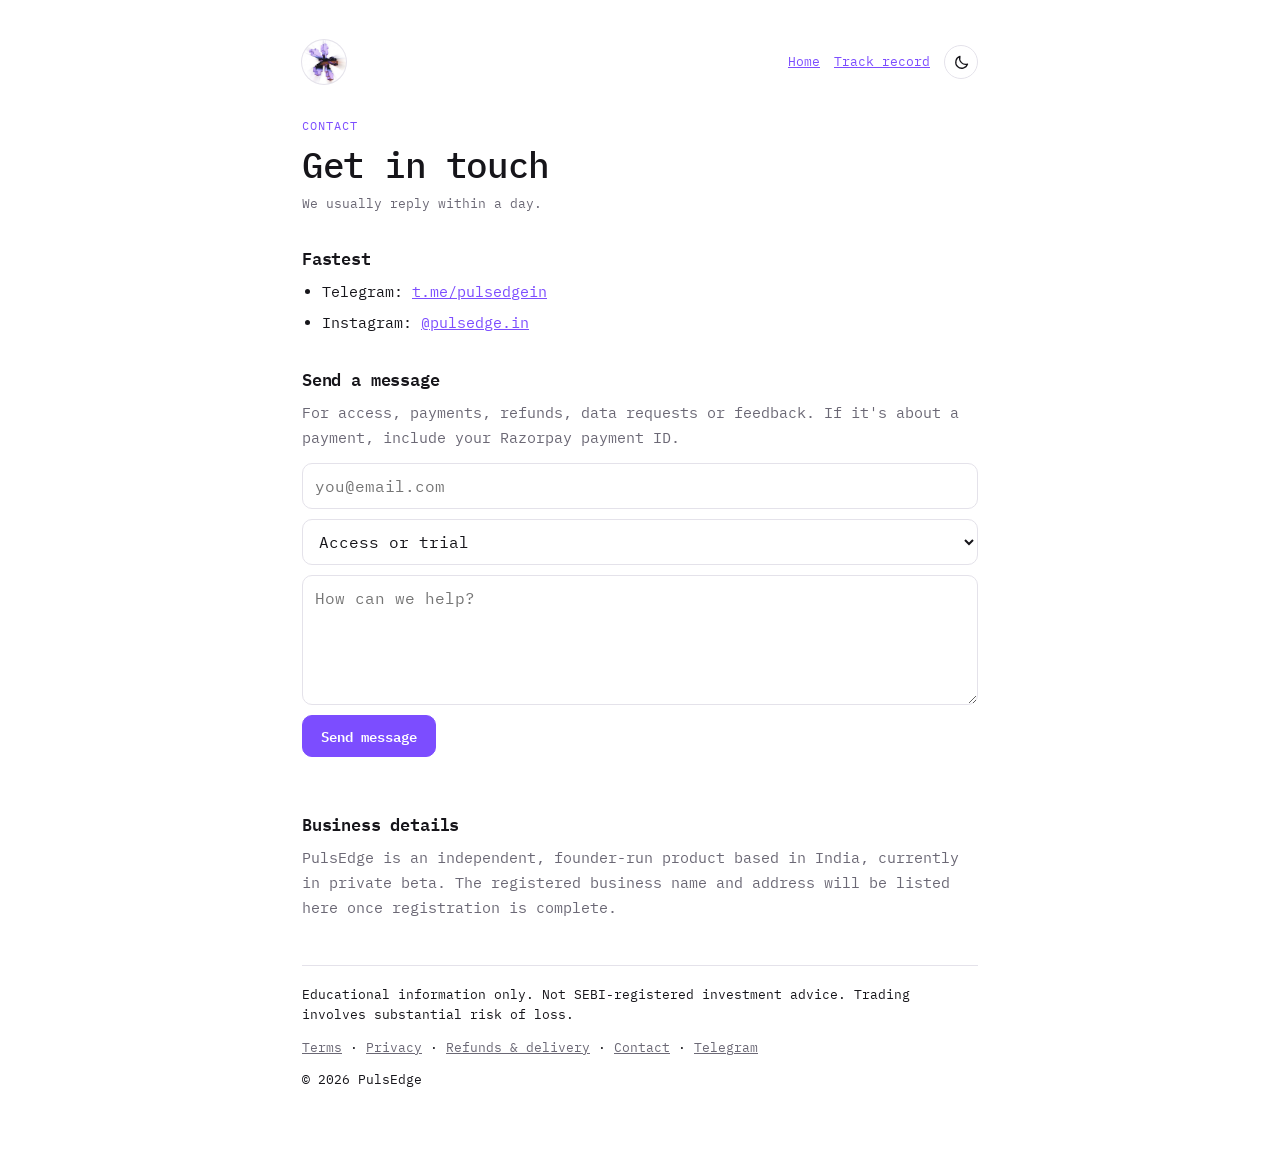
==== pulsedge/contact.html @ d4802255 "PulsEdge: free trials, signed access links, legal pages and feedback The terminal now opens for peop" ====
<!DOCTYPE html>
<html lang="en">
<head>
<meta charset="utf-8">
<script>try{var t=localStorage.getItem("th");if(t==="dark"||t==="light")document.documentElement.setAttribute("data-theme",t)}catch(e){}</script>
<meta name="viewport" content="width=device-width, initial-scale=1, viewport-fit=cover">
<title>Contact PulsEdge</title>
<meta name="description" content="Get in touch with PulsEdge about access, payments, feedback or your data.">
<link rel="icon" type="image/png" href="assets/favicon.png">
<link rel="preconnect" href="https://fonts.googleapis.com">
<link rel="preconnect" href="https://fonts.gstatic.com" crossorigin>
<link rel="stylesheet" href="https://fonts.googleapis.com/css2?family=IBM+Plex+Mono:wght@400;500;600&display=swap">
<link rel="stylesheet" href="assets/doc.css">
</head>
<body>
<main class="w">
  <div class="head">
    <a href="index.html" aria-label="PulsEdge home"><img class="logo lt" src="assets/icon.png" alt="PulsEdge" width="44" height="44"><img class="logo dk" src="assets/icon-dark.png" alt="PulsEdge" width="44" height="44"></a>
    <div class="r"><a href="index.html">Home</a><a href="track.html">Track record</a>
      <button class="thm" id="thm" type="button" aria-label="Switch to dark mode"><svg class="i-moon" viewBox="0 0 24 24" aria-hidden="true"><path d="M20.5 14.2A8.5 8.5 0 0 1 9.8 3.5a8.5 8.5 0 1 0 10.7 10.7z"/></svg><svg class="i-sun" viewBox="0 0 24 24" aria-hidden="true" hidden><circle cx="12" cy="12" r="4.2"/><path d="M12 2v2.5M12 19.5V22M2 12h2.5M19.5 12H22M4.9 4.9l1.8 1.8M17.3 17.3l1.8 1.8M4.9 19.1l1.8-1.8M17.3 6.7l1.8-1.8"/></svg></button></div>
  </div>
  <p class="kick">Contact</p>
  <h1>Get in touch</h1>

  <p class="upd">We usually reply within a day.</p>
  <h2>Fastest</h2>
  <ul>
    <li>Telegram: <a href="https://t.me/pulsedgein" target="_blank" rel="noopener">t.me/pulsedgein</a></li>
    <li>Instagram: <a href="https://www.instagram.com/pulsedge.in/" target="_blank" rel="noopener">@pulsedge.in</a></li>
  </ul>

  <h2>Send a message</h2>
  <p class="muted">For access, payments, refunds, data requests or feedback. If it's about a payment, include your Razorpay payment ID.</p>
  <form id="cf">
    <input type="email" id="cf-email" required placeholder="you@email.com" autocomplete="email" aria-label="Your email">
    <select id="cf-topic" aria-label="Topic">
      <option>Access or trial</option><option>Payment or refund</option><option>My data (privacy request)</option><option>Feedback</option><option>Business or partnership</option><option>Something else</option>
    </select>
    <textarea id="cf-msg" required placeholder="How can we help?" aria-label="Message"></textarea>
    <input type="text" name="_gotcha" tabindex="-1" autocomplete="off" aria-hidden="true" hidden>
    <button class="btn" type="submit">Send message</button>
    <p class="note" id="cf-note" aria-live="polite"></p>
  </form>

  <h2>Business details</h2>
  <p class="muted" id="biz">PulsEdge is an independent, founder-run product based in India, currently in private beta. The registered business name and address will be listed here once registration is complete.</p>

  <footer>
    <p>Educational information only. Not SEBI-registered investment advice. Trading involves substantial risk of loss.</p>
    <p><a href="terms.html">Terms</a> · <a href="privacy.html">Privacy</a> · <a href="refund.html">Refunds &amp; delivery</a> · <a href="contact.html">Contact</a> · <a href="https://t.me/pulsedgein" target="_blank" rel="noopener">Telegram</a></p>
    <p>&copy; 2026 PulsEdge</p>
  </footer>
</main>
<script src="assets/theme.js"></script>
<script>
(function(){
  var f=document.getElementById("cf"),note=document.getElementById("cf-note"),btn=f.querySelector("button");
  function say(t,c){note.textContent=t;note.className="note"+(c?" "+c:"")}
  f.addEventListener("submit",function(e){
    e.preventDefault();
    var email=document.getElementById("cf-email").value.trim(),msg=document.getElementById("cf-msg").value.trim(),topic=document.getElementById("cf-topic").value;
    if(!/^[^\s@]+@[^\s@]+\.[^\s@]+$/.test(email)){say("Enter a full email address, like you@email.com.","err");return}
    if(msg.length<3){say("Write a short message first.","err");return}
    if(f.querySelector("[name=_gotcha]").value){say("Thanks, we'll be in touch.","ok");return}
    btn.disabled=true;say("Sending…");
    fetch("https://formspree.io/f/mkjoaaga",{method:"POST",headers:{"Content-Type":"application/json",Accept:"application/json"},
      body:JSON.stringify({email:email,topic:topic,message:msg,source:"contact",_subject:"PulsEdge contact: "+topic})})
      .then(function(r){if(!r.ok)throw 0;say("Thanks. We'll reply to "+email+" soon.","ok");f.reset()})
      .catch(function(){say("Couldn't send. Message us on Telegram instead.","err")})
      .then(function(){btn.disabled=false});
  });
})();
</script>
</body>
</html>
---- pulsedge/assets/doc.css ----
/* Shared styles for the simple text pages (terms, privacy, refunds, contact). Same tokens as the landing page. */
:root{--bg:#fff;--fg:#16151a;--mute:#6b6875;--line:#e4e2ea;--pur:#7c4dff;--pur-soft:#efe9ff;--card:#fff;--logo-bg:#fff;--logo-lt:block;--logo-dk:none;
  --elev:0 1px 2px rgba(22,21,26,.04),0 10px 28px -14px rgba(22,21,26,.14),inset 0 1px 0 rgba(255,255,255,.7);
  --mono:"IBM Plex Mono",ui-monospace,"SF Mono",Menlo,Consolas,monospace}
@media (prefers-color-scheme:dark){:root:not([data-theme="light"]){--bg:#0f0e13;--fg:#f1f0f5;--mute:#9a97a6;--line:#2a2833;--pur:#a98bff;--pur-soft:#211b36;--card:#16151c;--logo-bg:#000;--logo-lt:none;--logo-dk:block;--elev:0 1px 2px rgba(0,0,0,.35),0 14px 34px -18px rgba(0,0,0,.7),inset 0 1px 0 rgba(255,255,255,.05);color-scheme:dark}}
:root[data-theme="dark"]{--bg:#0f0e13;--fg:#f1f0f5;--mute:#9a97a6;--line:#2a2833;--pur:#a98bff;--pur-soft:#211b36;--card:#16151c;--logo-bg:#000;--logo-lt:none;--logo-dk:block;--elev:0 1px 2px rgba(0,0,0,.35),0 14px 34px -18px rgba(0,0,0,.7),inset 0 1px 0 rgba(255,255,255,.05);color-scheme:dark}
*{box-sizing:border-box}
[hidden]{display:none!important}
html{-webkit-tap-highlight-color:transparent}
body{margin:0;background:var(--bg);color:var(--fg);font:15px/1.65 var(--mono)}
.w{max-width:720px;margin:0 auto;padding-block:max(40px,env(safe-area-inset-top,0px)) max(48px,env(safe-area-inset-bottom,0px));padding-left:max(22px,env(safe-area-inset-left,0px));padding-right:max(22px,env(safe-area-inset-right,0px))}
.head{display:flex;align-items:center;justify-content:space-between;gap:12px}
.head .r{display:flex;align-items:center;gap:14px;font-size:13px}
.logo{width:44px;height:44px;border-radius:50%;background:var(--logo-bg);box-shadow:0 0 0 1px var(--line)}
.logo.lt{display:var(--logo-lt)}.logo.dk{display:var(--logo-dk)}
a{color:var(--pur)}
.kick{font-size:12px;letter-spacing:.08em;text-transform:uppercase;color:var(--pur);margin:32px 0 8px}
h1{font-size:clamp(26px,5vw,36px);line-height:1.15;letter-spacing:-.04em;font-weight:500;margin:0 0 8px;text-wrap:balance}
.upd{color:var(--mute);font-size:12.5px;margin:0 0 24px}
h2{font-size:17px;font-weight:600;letter-spacing:-.01em;margin:30px 0 8px}
p,li{color:var(--fg)}
p{margin:0 0 12px}
ul{margin:0 0 12px;padding-left:20px}
li{margin-bottom:6px}
.box{background:var(--pur-soft);border-radius:12px;padding:14px 16px;margin:18px 0;box-shadow:var(--elev)}
.box p:last-child{margin:0}
.muted{color:var(--mute)}
form{display:grid;gap:10px;margin:12px 0}
input,textarea,select{font:16px/1.4 var(--mono);color:var(--fg);background:var(--card);border:1px solid var(--line);border-radius:10px;padding:11px 12px;width:100%}
textarea{min-height:130px;resize:vertical}
input:focus,textarea:focus,select:focus{outline:none;border-color:var(--pur)}
.btn{font:600 14px/1 var(--mono);border:1px solid var(--pur);background:var(--pur);color:#fff;border-radius:10px;padding:13px 18px;cursor:pointer;justify-self:start;transition:transform 160ms cubic-bezier(.2,.8,.2,1),opacity 160ms ease;will-change:transform}
.btn:active{transform:scale(.97)}.btn[disabled]{opacity:.6}
.note{font-size:13px;color:var(--mute);min-height:1em;margin:0}.note.ok{color:#15803d}.note.err{color:#c8323c}
footer{margin-top:44px;padding-top:18px;border-top:1px solid var(--line);font-size:12.5px;color:var(--mute)}
footer a{color:var(--mute)}
.thm{display:inline-grid;place-items:center;width:34px;height:34px;padding:0;border:1px solid var(--line);border-radius:50%;background:none;color:var(--fg);cursor:pointer;flex:none;will-change:transform;transition:transform 160ms cubic-bezier(.2,.8,.2,1),border-color 160ms ease}
.thm svg{width:17px;height:17px;fill:none;stroke:currentColor;stroke-width:1.8;stroke-linecap:round;stroke-linejoin:round}
@media (hover:hover){.thm:hover{border-color:var(--pur)}}
.thm:active{transform:scale(.97)}
@media (max-width:600px){body{font-size:13.5px}.w{padding-top:24px}.kick{margin-top:22px}h2{font-size:15.5px;margin-top:24px}}
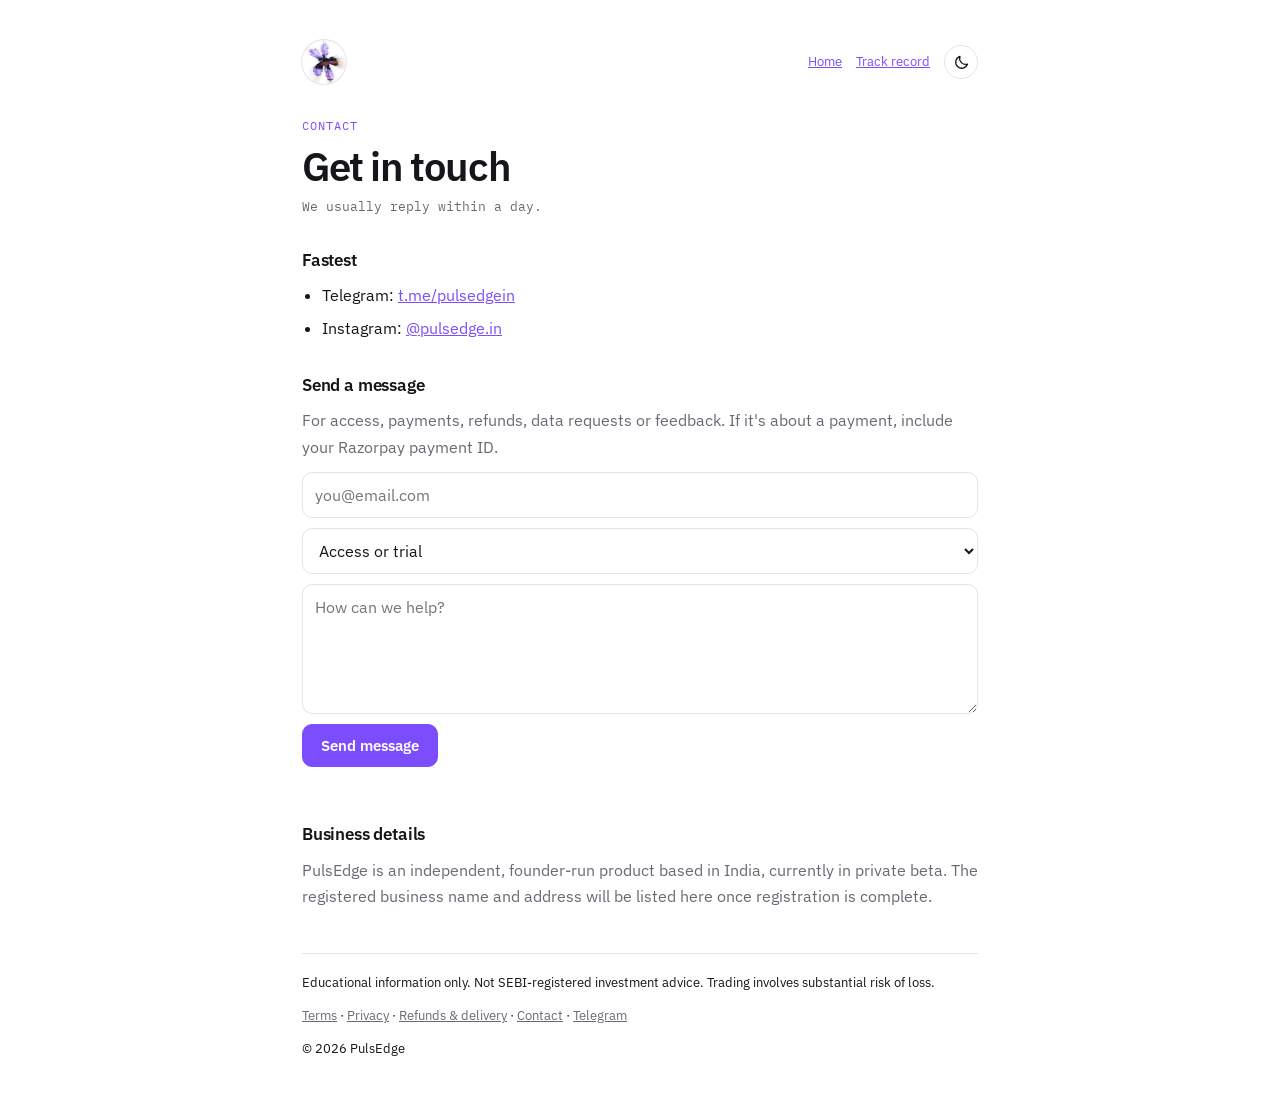
==== commit cd082a1b: "PulsEdge: redesigned landing page, consistent type across the site The landing page now leads with t" ====
--- a/pulsedge/contact.html
+++ b/pulsedge/contact.html
@@ -9,7 +9,7 @@
 <link rel="icon" type="image/png" href="assets/favicon.png">
 <link rel="preconnect" href="https://fonts.googleapis.com">
 <link rel="preconnect" href="https://fonts.gstatic.com" crossorigin>
-<link rel="stylesheet" href="https://fonts.googleapis.com/css2?family=IBM+Plex+Mono:wght@400;500;600&display=swap">
+<link rel="stylesheet" href="https://fonts.googleapis.com/css2?family=IBM+Plex+Mono:wght@400;500;600&family=IBM+Plex+Sans:wght@400;500;600&display=swap">
 <link rel="stylesheet" href="assets/doc.css">
 </head>
 <body>
--- a/pulsedge/assets/doc.css
+++ b/pulsedge/assets/doc.css
@@ -1,22 +1,22 @@
 /* Shared styles for the simple text pages (terms, privacy, refunds, contact). Same tokens as the landing page. */
 :root{--bg:#fff;--fg:#16151a;--mute:#6b6875;--line:#e4e2ea;--pur:#7c4dff;--pur-soft:#efe9ff;--card:#fff;--logo-bg:#fff;--logo-lt:block;--logo-dk:none;
   --elev:0 1px 2px rgba(22,21,26,.04),0 10px 28px -14px rgba(22,21,26,.14),inset 0 1px 0 rgba(255,255,255,.7);
-  --mono:"IBM Plex Mono",ui-monospace,"SF Mono",Menlo,Consolas,monospace}
+  --mono:"IBM Plex Mono",ui-monospace,"SF Mono",Menlo,Consolas,monospace;--sans:"IBM Plex Sans",system-ui,-apple-system,"Segoe UI",Roboto,sans-serif;}
 @media (prefers-color-scheme:dark){:root:not([data-theme="light"]){--bg:#0f0e13;--fg:#f1f0f5;--mute:#9a97a6;--line:#2a2833;--pur:#a98bff;--pur-soft:#211b36;--card:#16151c;--logo-bg:#000;--logo-lt:none;--logo-dk:block;--elev:0 1px 2px rgba(0,0,0,.35),0 14px 34px -18px rgba(0,0,0,.7),inset 0 1px 0 rgba(255,255,255,.05);color-scheme:dark}}
 :root[data-theme="dark"]{--bg:#0f0e13;--fg:#f1f0f5;--mute:#9a97a6;--line:#2a2833;--pur:#a98bff;--pur-soft:#211b36;--card:#16151c;--logo-bg:#000;--logo-lt:none;--logo-dk:block;--elev:0 1px 2px rgba(0,0,0,.35),0 14px 34px -18px rgba(0,0,0,.7),inset 0 1px 0 rgba(255,255,255,.05);color-scheme:dark}
 *{box-sizing:border-box}
 [hidden]{display:none!important}
 html{-webkit-tap-highlight-color:transparent}
-body{margin:0;background:var(--bg);color:var(--fg);font:15px/1.65 var(--mono)}
+body{margin:0;background:var(--bg);color:var(--fg);font:16px/1.65 var(--sans);-webkit-font-smoothing:antialiased}
 .w{max-width:720px;margin:0 auto;padding-block:max(40px,env(safe-area-inset-top,0px)) max(48px,env(safe-area-inset-bottom,0px));padding-left:max(22px,env(safe-area-inset-left,0px));padding-right:max(22px,env(safe-area-inset-right,0px))}
 .head{display:flex;align-items:center;justify-content:space-between;gap:12px}
 .head .r{display:flex;align-items:center;gap:14px;font-size:13px}
 .logo{width:44px;height:44px;border-radius:50%;background:var(--logo-bg);box-shadow:0 0 0 1px var(--line)}
 .logo.lt{display:var(--logo-lt)}.logo.dk{display:var(--logo-dk)}
 a{color:var(--pur)}
-.kick{font-size:12px;letter-spacing:.08em;text-transform:uppercase;color:var(--pur);margin:32px 0 8px}
-h1{font-size:clamp(26px,5vw,36px);line-height:1.15;letter-spacing:-.04em;font-weight:500;margin:0 0 8px;text-wrap:balance}
-.upd{color:var(--mute);font-size:12.5px;margin:0 0 24px}
+.kick{font-family:var(--mono);font-size:12px;letter-spacing:.08em;text-transform:uppercase;color:var(--pur);margin:32px 0 8px}
+h1{font-size:clamp(28px,5vw,40px);line-height:1.1;letter-spacing:-.035em;font-weight:600;margin:0 0 8px;text-wrap:balance}
+.upd{font-family:var(--mono);color:var(--mute);font-size:12.5px;margin:0 0 24px}
 h2{font-size:17px;font-weight:600;letter-spacing:-.01em;margin:30px 0 8px}
 p,li{color:var(--fg)}
 p{margin:0 0 12px}
@@ -26,10 +26,10 @@
 .box p:last-child{margin:0}
 .muted{color:var(--mute)}
 form{display:grid;gap:10px;margin:12px 0}
-input,textarea,select{font:16px/1.4 var(--mono);color:var(--fg);background:var(--card);border:1px solid var(--line);border-radius:10px;padding:11px 12px;width:100%}
+input,textarea,select{font:16px/1.4 var(--sans);color:var(--fg);background:var(--card);border:1px solid var(--line);border-radius:10px;padding:11px 12px;width:100%}
 textarea{min-height:130px;resize:vertical}
 input:focus,textarea:focus,select:focus{outline:none;border-color:var(--pur)}
-.btn{font:600 14px/1 var(--mono);border:1px solid var(--pur);background:var(--pur);color:#fff;border-radius:10px;padding:13px 18px;cursor:pointer;justify-self:start;transition:transform 160ms cubic-bezier(.2,.8,.2,1),opacity 160ms ease;will-change:transform}
+.btn{font:600 15px/1 var(--sans);border:1px solid var(--pur);background:var(--pur);color:#fff;border-radius:10px;padding:13px 18px;cursor:pointer;justify-self:start;transition:transform 160ms cubic-bezier(.2,.8,.2,1),opacity 160ms ease;will-change:transform}
 .btn:active{transform:scale(.97)}.btn[disabled]{opacity:.6}
 .note{font-size:13px;color:var(--mute);min-height:1em;margin:0}.note.ok{color:#15803d}.note.err{color:#c8323c}
 footer{margin-top:44px;padding-top:18px;border-top:1px solid var(--line);font-size:12.5px;color:var(--mute)}
@@ -38,4 +38,4 @@
 .thm svg{width:17px;height:17px;fill:none;stroke:currentColor;stroke-width:1.8;stroke-linecap:round;stroke-linejoin:round}
 @media (hover:hover){.thm:hover{border-color:var(--pur)}}
 .thm:active{transform:scale(.97)}
-@media (max-width:600px){body{font-size:13.5px}.w{padding-top:24px}.kick{margin-top:22px}h2{font-size:15.5px;margin-top:24px}}
+@media (max-width:600px){body{font-size:15px}.w{padding-top:24px}.kick{margin-top:22px}h2{font-size:15.5px;margin-top:24px}}
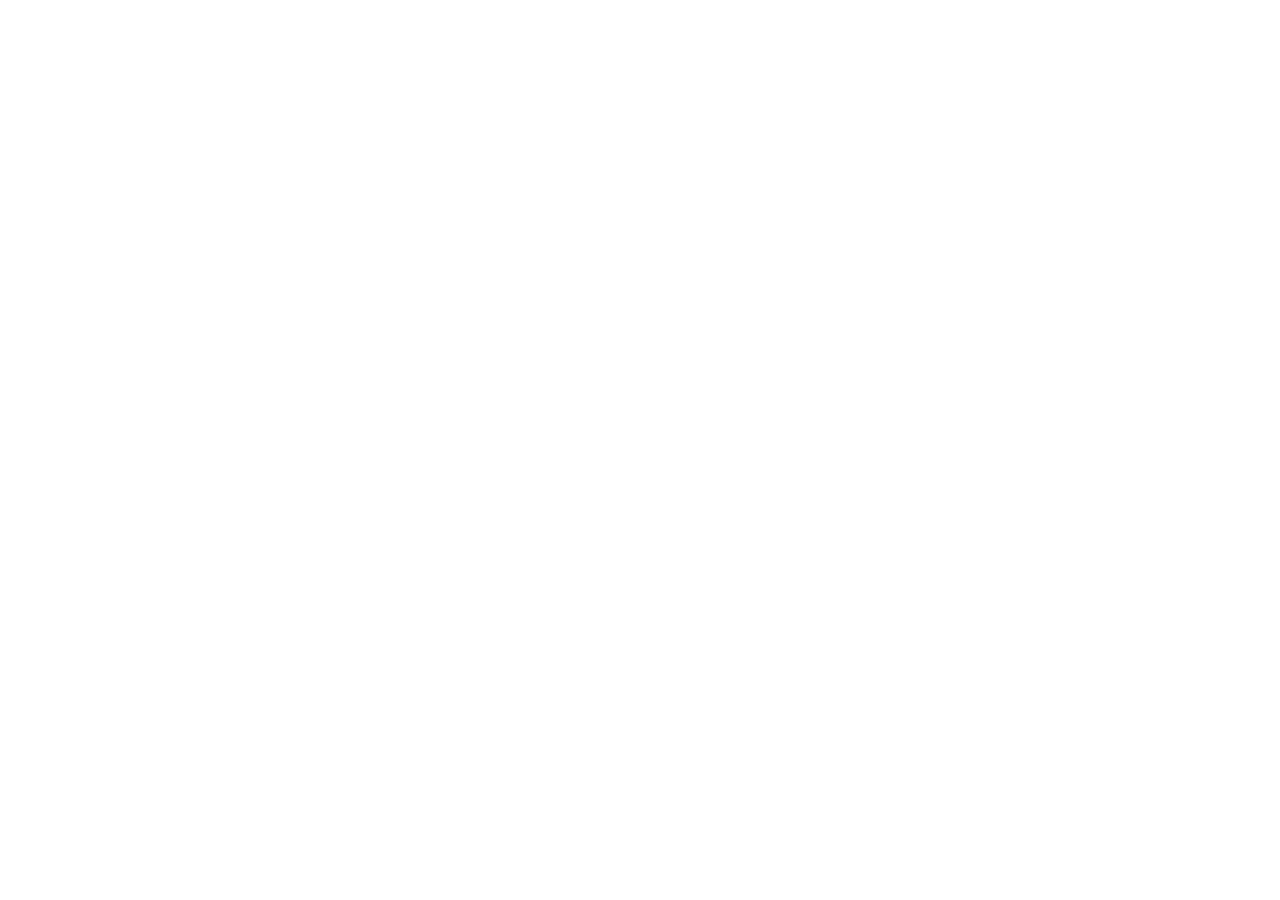
==== commit ca0300f5: "PulsEdge: point the old address at the new repository's site PulsEdge now lives in adityasawant0503/" ====
--- a/pulsedge/contact.html
+++ b/pulsedge/contact.html
@@ -1,6 +1,9 @@
 <!DOCTYPE html>
 <html lang="en">
 <head>
+<script>location.replace("https://adityasawant0503.github.io/pulsedge/"+location.pathname.replace(/^.*\/rss-bridge\//,"")+location.search+location.hash)</script>
+<meta http-equiv="refresh" content="0; url=https://adityasawant0503.github.io/pulsedge/">
+<link rel="canonical" href="https://adityasawant0503.github.io/pulsedge/">
 <meta charset="utf-8">
 <script>try{var t=localStorage.getItem("th");if(t==="dark"||t==="light")document.documentElement.setAttribute("data-theme",t)}catch(e){}</script>
 <meta name="viewport" content="width=device-width, initial-scale=1, viewport-fit=cover">
